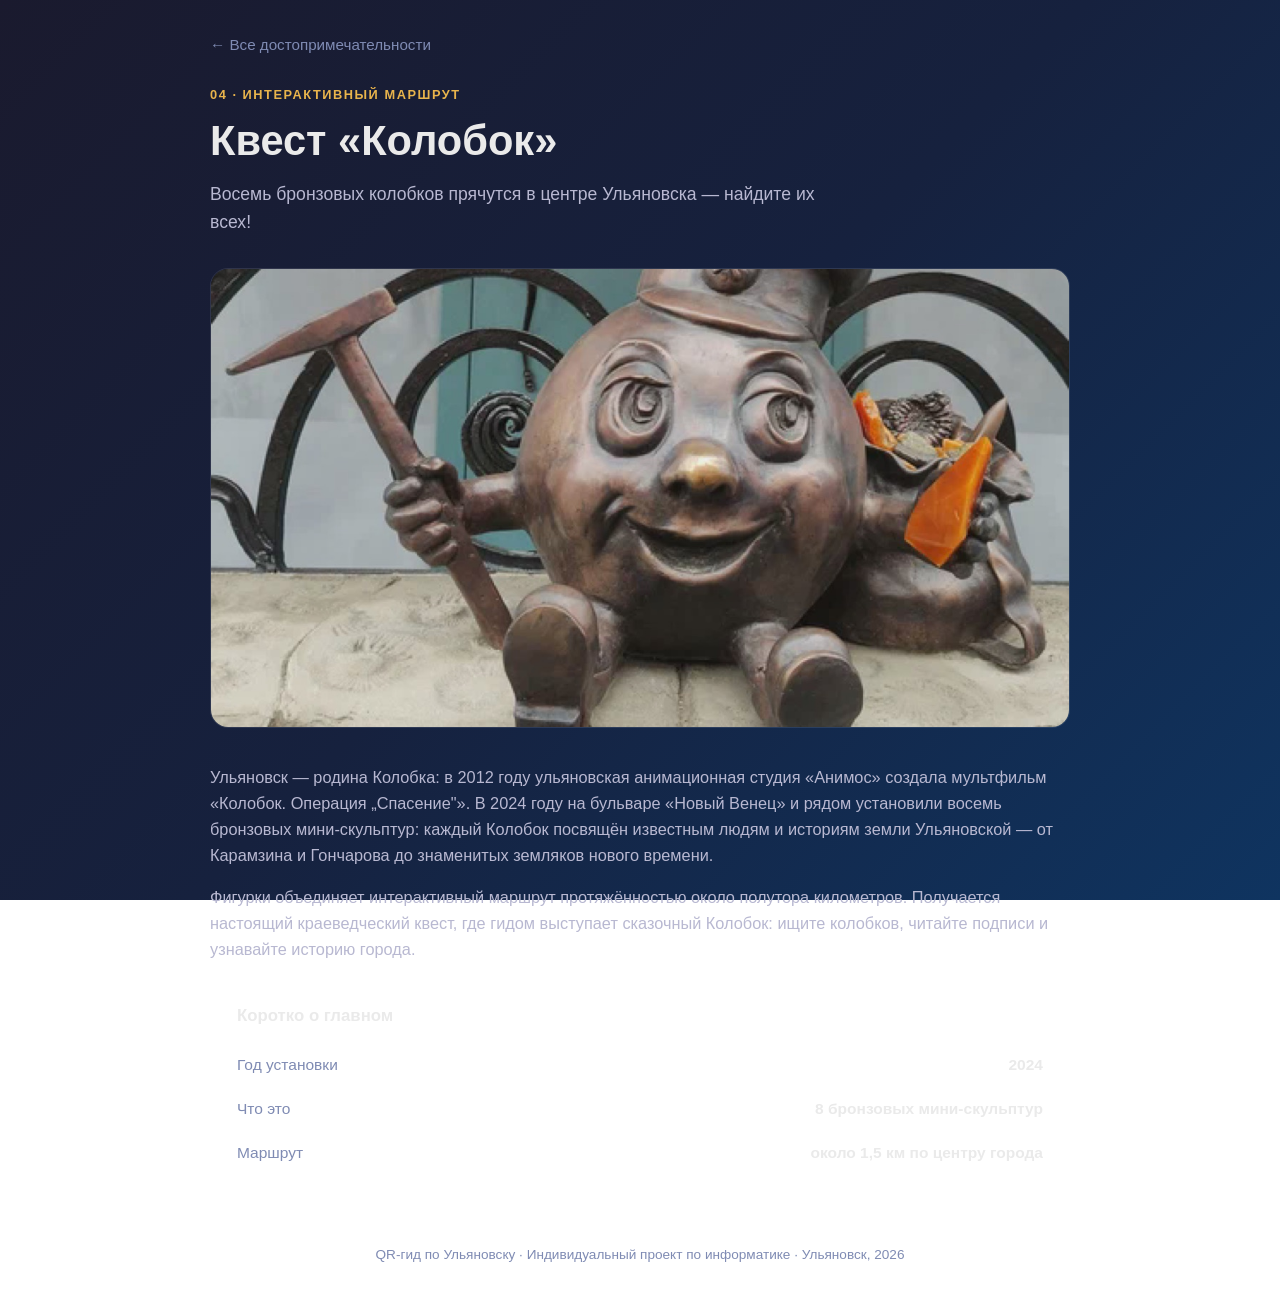
==== kolobok.html @ 3a4f9f82 "QR-гид по Ульяновску: 4 страницы достопримечательностей" ====
<!DOCTYPE html>
<html lang="ru">
<head>
  <meta charset="UTF-8">
  <meta name="viewport" content="width=device-width, initial-scale=1.0">
  <title>Квест «Колобок» — QR-гид по Ульяновску</title>
  <meta name="description" content="Квест «Колобок» в Ульяновске: восемь бронзовых мини-скульптур и пешеходный маршрут по центру города.">
  <link rel="stylesheet" href="style.css">
</head>
<body>
  <div class="wrap">
    <a class="back" href="index.html">← Все достопримечательности</a>

    <header>
      <p class="kicker">04 · Интерактивный маршрут</p>
      <h1>Квест «Колобок»</h1>
      <p class="lead">Восемь бронзовых колобков прячутся в центре Ульяновска — найдите их всех!</p>
    </header>

    <img class="photo" src="img/kolobok.jpg" alt="Бронзовая мини-скульптура Колобка в Ульяновске">

    <article>
      <p>
        Ульяновск — родина Колобка: в 2012 году ульяновская анимационная студия
        «Анимос» создала мультфильм «Колобок. Операция „Спасение"». В 2024 году
        на бульваре «Новый Венец» и рядом установили восемь бронзовых мини-скульптур:
        каждый Колобок посвящён известным людям и историям земли Ульяновской —
        от Карамзина и Гончарова до знаменитых земляков нового времени.
      </p>
      <p>
        Фигурки объединяет интерактивный маршрут протяжённостью около полутора
        километров. Получается настоящий краеведческий квест, где гидом выступает
        сказочный Колобок: ищите колобков, читайте подписи и узнавайте историю города.
      </p>
    </article>

    <section class="facts">
      <h2>Коротко о главном</h2>
      <ul>
        <li><span>Год установки</span><b>2024</b></li>
        <li><span>Что это</span><b>8 бронзовых мини-скульптур</b></li>
        <li><span>Маршрут</span><b>около 1,5 км по центру города</b></li>
      </ul>
    </section>

    <footer>
      QR-гид по Ульяновску · Индивидуальный проект по информатике · Ульяновск, 2026
    </footer>
  </div>
</body>
</html>
---- style.css ----
* {
  margin: 0;
  padding: 0;
  box-sizing: border-box;
}

:root {
  --text: #eaeaea;
  --muted: #b8b8d1;
  --faint: #7f8bb3;
  --accent: #e9b44c;
  --card: rgba(255, 255, 255, 0.05);
  --line: rgba(255, 255, 255, 0.1);
}

body {
  min-height: 100vh;
  font-family: -apple-system, "Segoe UI", Roboto, sans-serif;
  background: linear-gradient(135deg, #1a1a2e 0%, #16213e 50%, #0f3460 100%);
  background-attachment: fixed;
  color: var(--text);
  padding: 32px 20px 48px;
  line-height: 1.6;
}

.wrap {
  max-width: 860px;
  margin: 0 auto;
}

.back {
  display: inline-block;
  color: var(--faint);
  text-decoration: none;
  font-size: 0.95rem;
  margin-bottom: 28px;
}

.back:hover {
  color: var(--accent);
}

.kicker {
  color: var(--accent);
  text-transform: uppercase;
  letter-spacing: 0.12em;
  font-size: 0.8rem;
  font-weight: 600;
  margin-bottom: 10px;
}

h1 {
  font-size: clamp(1.8rem, 5vw, 2.6rem);
  line-height: 1.2;
  margin-bottom: 14px;
}

.lead {
  color: var(--muted);
  font-size: 1.1rem;
  max-width: 620px;
  margin-bottom: 32px;
}

.cards {
  display: grid;
  grid-template-columns: repeat(auto-fit, minmax(260px, 1fr));
  gap: 18px;
  margin-top: 36px;
}

.card {
  display: block;
  text-decoration: none;
  color: inherit;
  background: var(--card);
  border: 1px solid var(--line);
  border-radius: 18px;
  padding: 26px 24px;
  backdrop-filter: blur(8px);
  transition: transform 0.15s ease, border-color 0.15s ease;
}

.card:hover {
  transform: translateY(-3px);
  border-color: var(--accent);
}

.card .num {
  color: var(--accent);
  font-weight: 700;
  font-size: 0.85rem;
  letter-spacing: 0.1em;
}

.card h2 {
  font-size: 1.25rem;
  margin: 8px 0 6px;
}

.card p {
  color: var(--muted);
  font-size: 0.95rem;
}

.photo {
  width: 100%;
  max-height: 460px;
  object-fit: cover;
  border-radius: 18px;
  border: 1px solid var(--line);
  margin-bottom: 28px;
}

article p {
  color: var(--muted);
  margin-bottom: 16px;
  font-size: 1.02rem;
}

.facts {
  background: var(--card);
  border: 1px solid var(--line);
  border-radius: 18px;
  padding: 24px 26px;
  margin-top: 12px;
  backdrop-filter: blur(8px);
}

.facts h2 {
  font-size: 1.05rem;
  margin-bottom: 14px;
}

.facts ul {
  list-style: none;
}

.facts li {
  display: flex;
  justify-content: space-between;
  gap: 20px;
  padding: 9px 0;
  border-top: 1px solid var(--line);
  font-size: 0.97rem;
}

.facts li:first-child {
  border-top: none;
}

.facts span {
  color: var(--faint);
}

.facts b {
  text-align: right;
  font-weight: 600;
}

footer {
  margin-top: 44px;
  color: var(--faint);
  font-size: 0.85rem;
  text-align: center;
}

footer a {
  color: var(--faint);
}

@media (max-width: 520px) {
  .facts li {
    flex-direction: column;
    gap: 2px;
  }

  .facts b {
    text-align: left;
  }
}
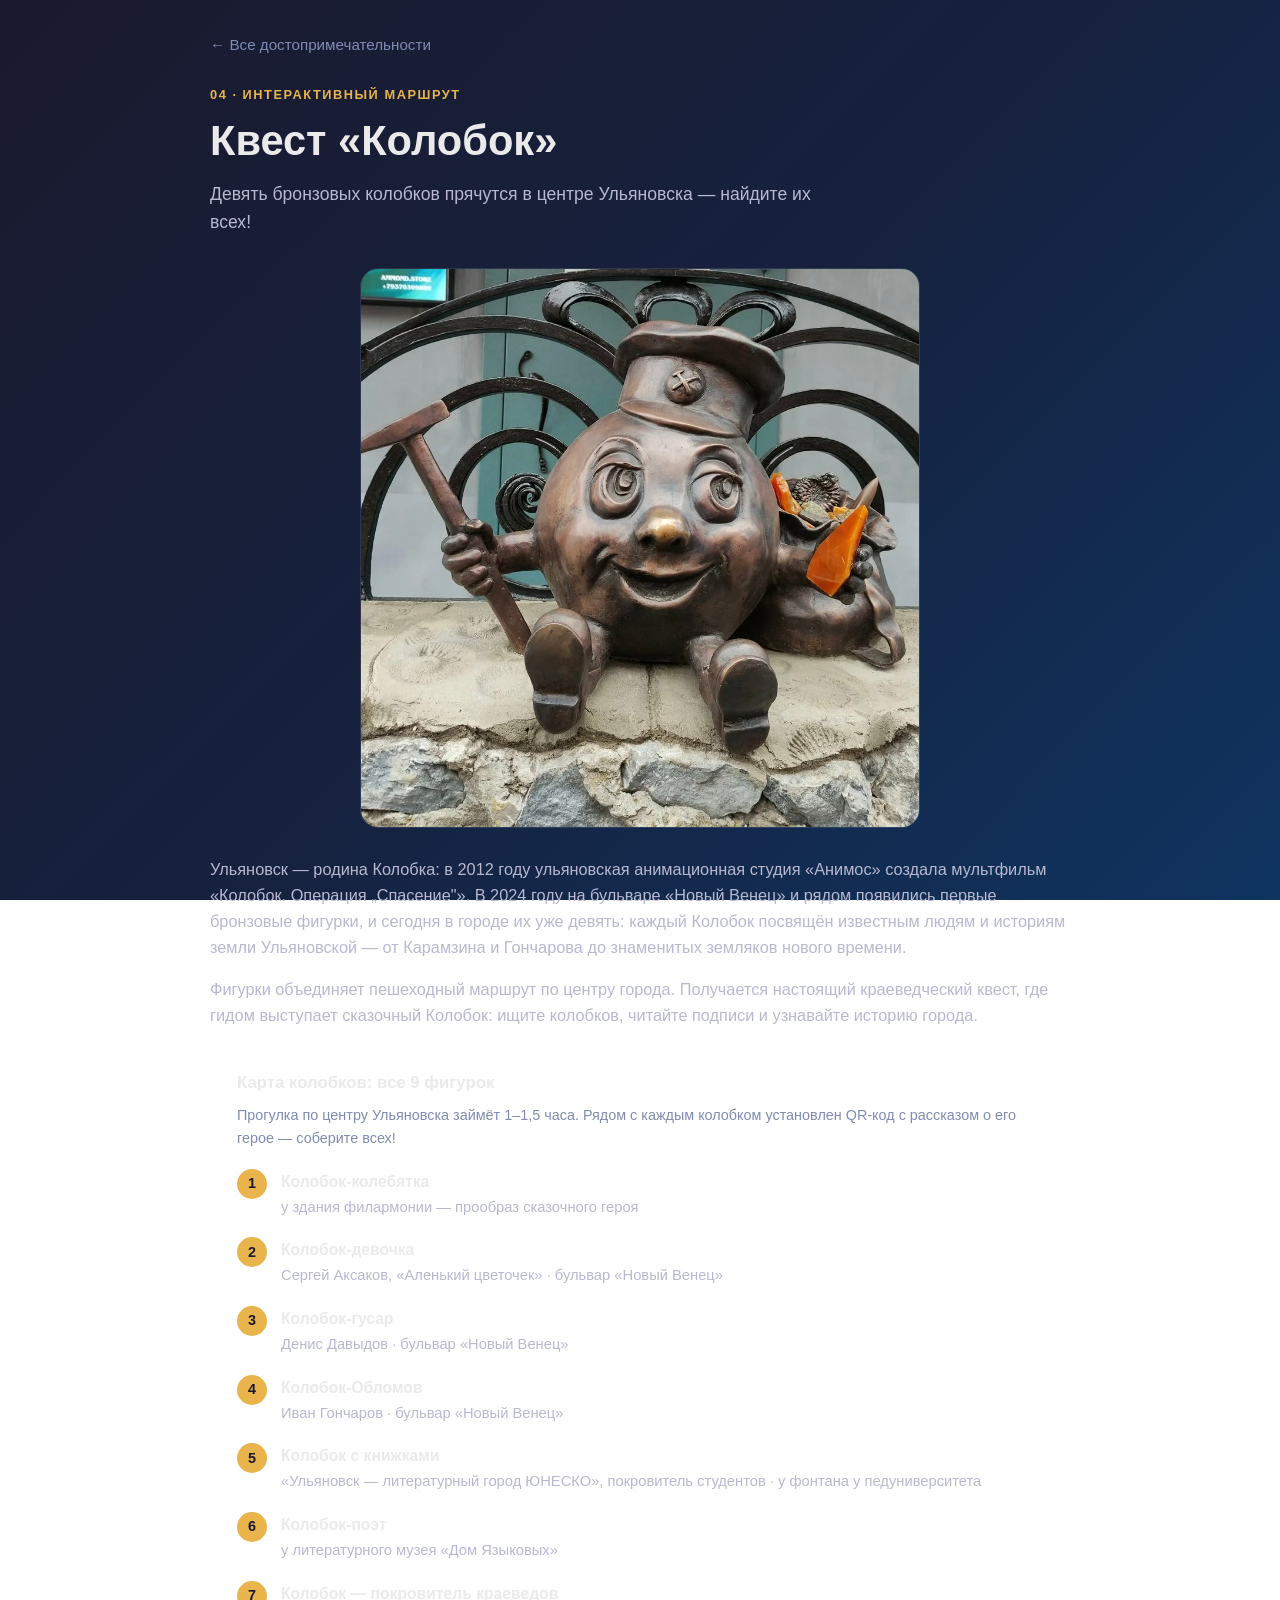
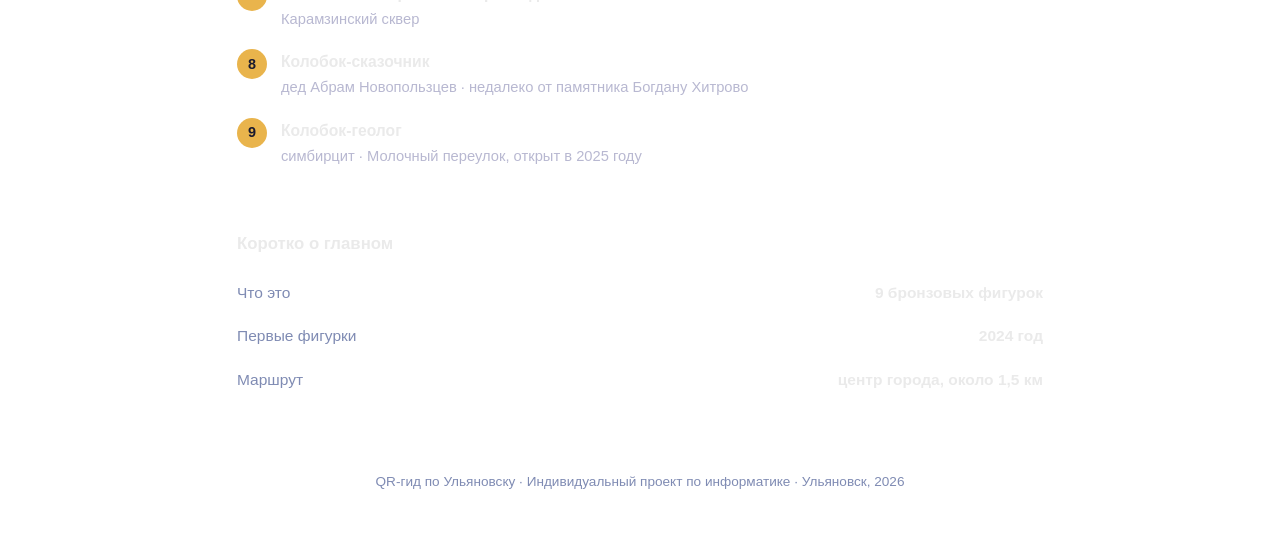
==== commit 74672e3e: "Страница Колобка: карта 9 фигурок с расстановкой; правка числа на слайде и главной" ====
--- a/kolobok.html
+++ b/kolobok.html
@@ -4,7 +4,7 @@
   <meta charset="UTF-8">
   <meta name="viewport" content="width=device-width, initial-scale=1.0">
   <title>Квест «Колобок» — QR-гид по Ульяновску</title>
-  <meta name="description" content="Квест «Колобок» в Ульяновске: восемь бронзовых мини-скульптур и пешеходный маршрут по центру города.">
+  <meta name="description" content="Квест «Колобок» в Ульяновске: девять бронзовых фигурок, карта их расстановки и пешеходный маршрут по центру города.">
   <link rel="stylesheet" href="style.css">
 </head>
 <body>
@@ -14,7 +14,7 @@
     <header>
       <p class="kicker">04 · Интерактивный маршрут</p>
       <h1>Квест «Колобок»</h1>
-      <p class="lead">Восемь бронзовых колобков прячутся в центре Ульяновска — найдите их всех!</p>
+      <p class="lead">Девять бронзовых колобков прячутся в центре Ульяновска — найдите их всех!</p>
     </header>
 
     <img class="photo" src="img/kolobok.jpg" alt="Бронзовая мини-скульптура Колобка в Ульяновске">
@@ -23,23 +23,41 @@
       <p>
         Ульяновск — родина Колобка: в 2012 году ульяновская анимационная студия
         «Анимос» создала мультфильм «Колобок. Операция „Спасение"». В 2024 году
-        на бульваре «Новый Венец» и рядом установили восемь бронзовых мини-скульптур:
-        каждый Колобок посвящён известным людям и историям земли Ульяновской —
-        от Карамзина и Гончарова до знаменитых земляков нового времени.
+        на бульваре «Новый Венец» и рядом появились первые бронзовые фигурки,
+        и сегодня в городе их уже девять: каждый Колобок посвящён известным людям
+        и историям земли Ульяновской — от Карамзина и Гончарова до знаменитых
+        земляков нового времени.
       </p>
       <p>
-        Фигурки объединяет интерактивный маршрут протяжённостью около полутора
-        километров. Получается настоящий краеведческий квест, где гидом выступает
-        сказочный Колобок: ищите колобков, читайте подписи и узнавайте историю города.
+        Фигурки объединяет пешеходный маршрут по центру города. Получается
+        настоящий краеведческий квест, где гидом выступает сказочный Колобок:
+        ищите колобков, читайте подписи и узнавайте историю города.
       </p>
     </article>
+
+    <section class="map-card">
+      <h2>Карта колобков: все 9 фигурок</h2>
+      <p class="map-note">Прогулка по центру Ульяновска займёт 1–1,5 часа. Рядом с каждым колобком
+        установлен QR-код с рассказом о его герое — соберите всех!</p>
+      <ol class="route">
+        <li><b>Колобок-колебятка</b><span>у здания филармонии — прообраз сказочного героя</span></li>
+        <li><b>Колобок-девочка</b><span>Сергей Аксаков, «Аленький цветочек» · бульвар «Новый Венец»</span></li>
+        <li><b>Колобок-гусар</b><span>Денис Давыдов · бульвар «Новый Венец»</span></li>
+        <li><b>Колобок-Обломов</b><span>Иван Гончаров · бульвар «Новый Венец»</span></li>
+        <li><b>Колобок с книжками</b><span>«Ульяновск — литературный город ЮНЕСКО», покровитель студентов · у фонтана у педуниверситета</span></li>
+        <li><b>Колобок-поэт</b><span>у литературного музея «Дом Языковых»</span></li>
+        <li><b>Колобок — покровитель краеведов</b><span>Карамзинский сквер</span></li>
+        <li><b>Колобок-сказочник</b><span>дед Абрам Новопользцев · недалеко от памятника Богдану Хитрово</span></li>
+        <li><b>Колобок-геолог</b><span>симбирцит · Молочный переулок, открыт в 2025 году</span></li>
+      </ol>
+    </section>
 
     <section class="facts">
       <h2>Коротко о главном</h2>
       <ul>
-        <li><span>Год установки</span><b>2024</b></li>
-        <li><span>Что это</span><b>8 бронзовых мини-скульптур</b></li>
-        <li><span>Маршрут</span><b>около 1,5 км по центру города</b></li>
+        <li><span>Что это</span><b>9 бронзовых фигурок</b></li>
+        <li><span>Первые фигурки</span><b>2024 год</b></li>
+        <li><span>Маршрут</span><b>центр города, около 1,5 км</b></li>
       </ul>
     </section>
 
--- a/style.css
+++ b/style.css
@@ -64,9 +64,15 @@
 
 .cards {
   display: grid;
-  grid-template-columns: repeat(auto-fit, minmax(260px, 1fr));
+  grid-template-columns: repeat(2, 1fr);
   gap: 18px;
   margin-top: 36px;
+}
+
+@media (max-width: 560px) {
+  .cards {
+    grid-template-columns: 1fr;
+  }
 }
 
 .card {
@@ -104,12 +110,12 @@
 }
 
 .photo {
+  display: block;
   width: 100%;
-  max-height: 460px;
-  object-fit: cover;
-  border-radius: 18px;
-  border: 1px solid var(--line);
-  margin-bottom: 28px;
+  max-width: 560px;
+  margin: 0 auto 28px;
+  border-radius: 18px;
+  border: 1px solid var(--line);
 }
 
 article p {
@@ -158,6 +164,82 @@
   font-weight: 600;
 }
 
+.map-card {
+  background: var(--card);
+  border: 1px solid var(--line);
+  border-radius: 18px;
+  padding: 24px 26px;
+  margin-top: 12px;
+  backdrop-filter: blur(8px);
+}
+
+.map-card h2 {
+  font-size: 1.05rem;
+  margin-bottom: 8px;
+}
+
+.map-note {
+  color: var(--faint);
+  font-size: 0.9rem;
+  margin-bottom: 18px;
+}
+
+.route {
+  list-style: none;
+  counter-reset: step;
+}
+
+.route li {
+  position: relative;
+  counter-increment: step;
+  padding: 0 0 18px 44px;
+}
+
+.route li:last-child {
+  padding-bottom: 0;
+}
+
+.route li::before {
+  content: counter(step);
+  position: absolute;
+  left: 0;
+  top: 0;
+  width: 30px;
+  height: 30px;
+  border-radius: 50%;
+  background: var(--accent);
+  color: #1a1a2e;
+  font-weight: 700;
+  font-size: 0.9rem;
+  display: flex;
+  align-items: center;
+  justify-content: center;
+}
+
+.route li::after {
+  content: "";
+  position: absolute;
+  left: 14px;
+  top: 34px;
+  bottom: 2px;
+  width: 2px;
+  background: var(--line);
+}
+
+.route li:last-child::after {
+  display: none;
+}
+
+.route b {
+  display: block;
+  font-size: 0.98rem;
+}
+
+.route span {
+  color: var(--muted);
+  font-size: 0.92rem;
+}
+
 footer {
   margin-top: 44px;
   color: var(--faint);
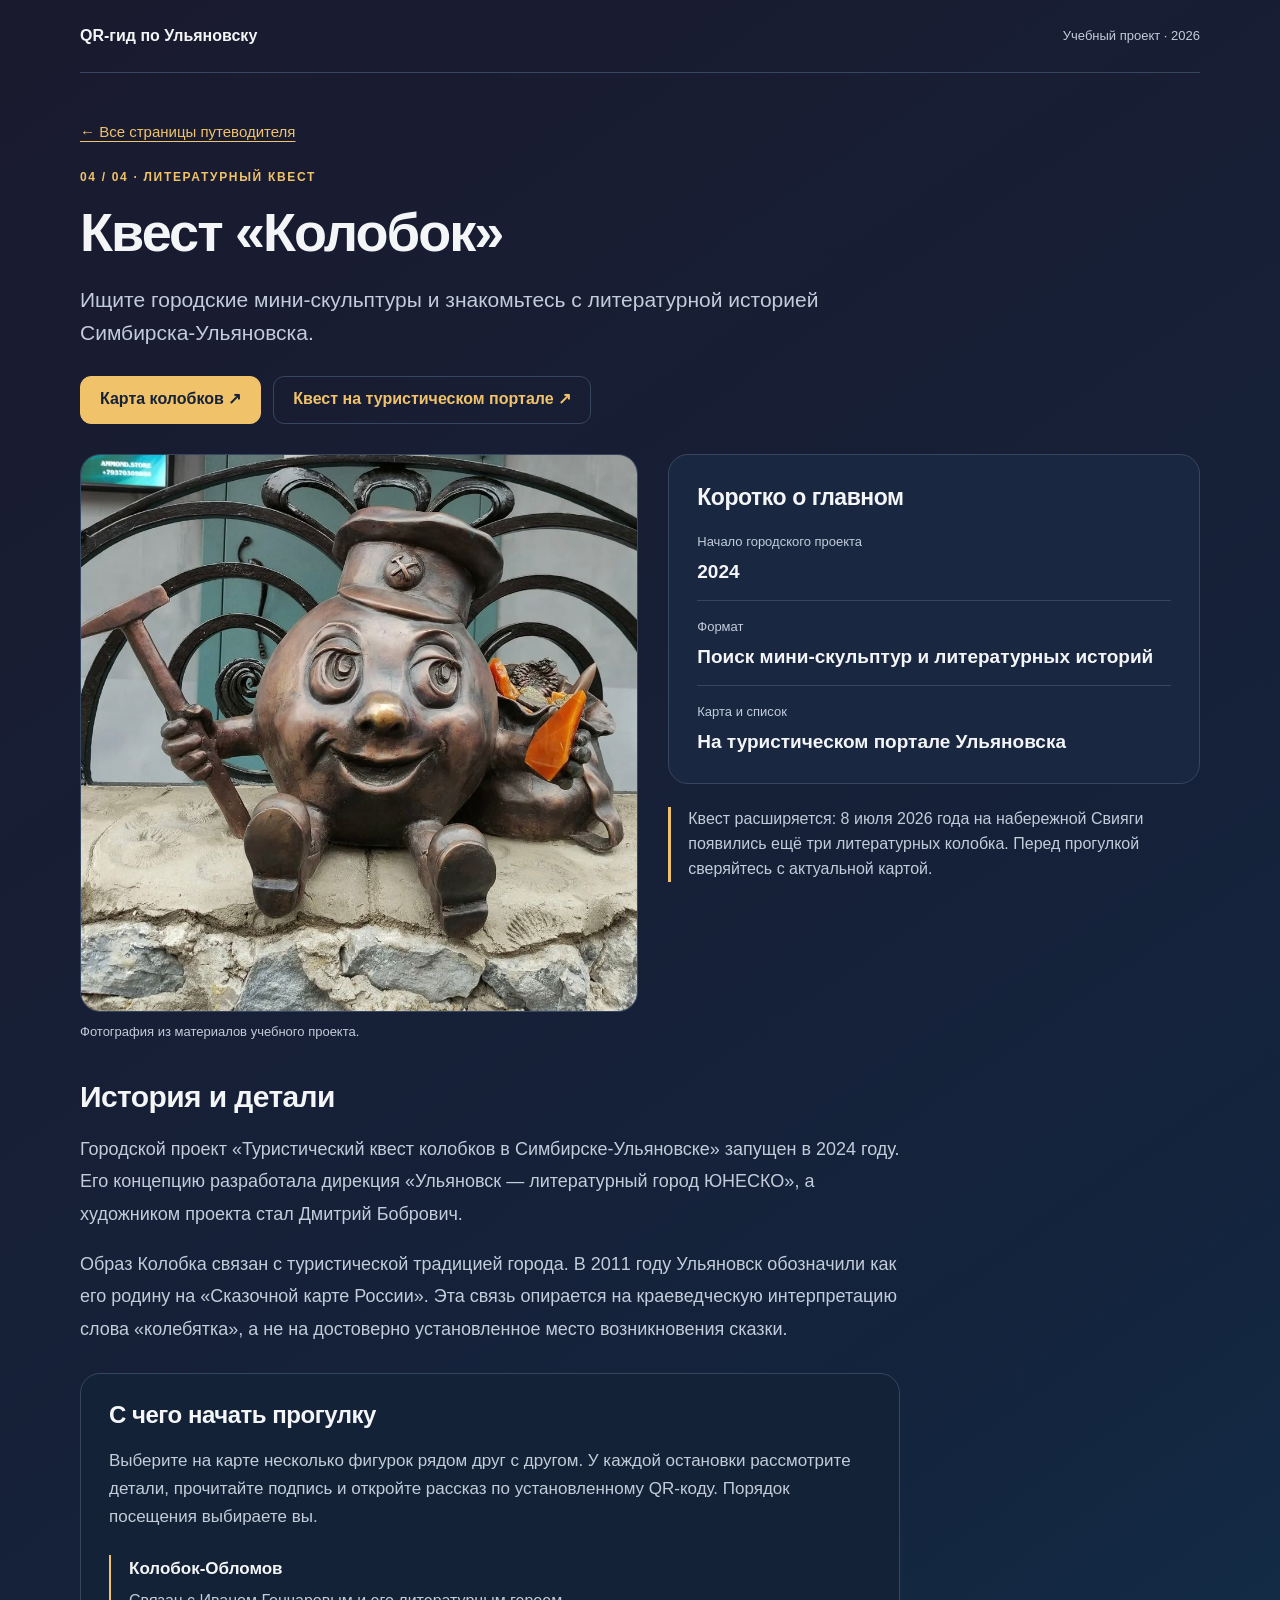
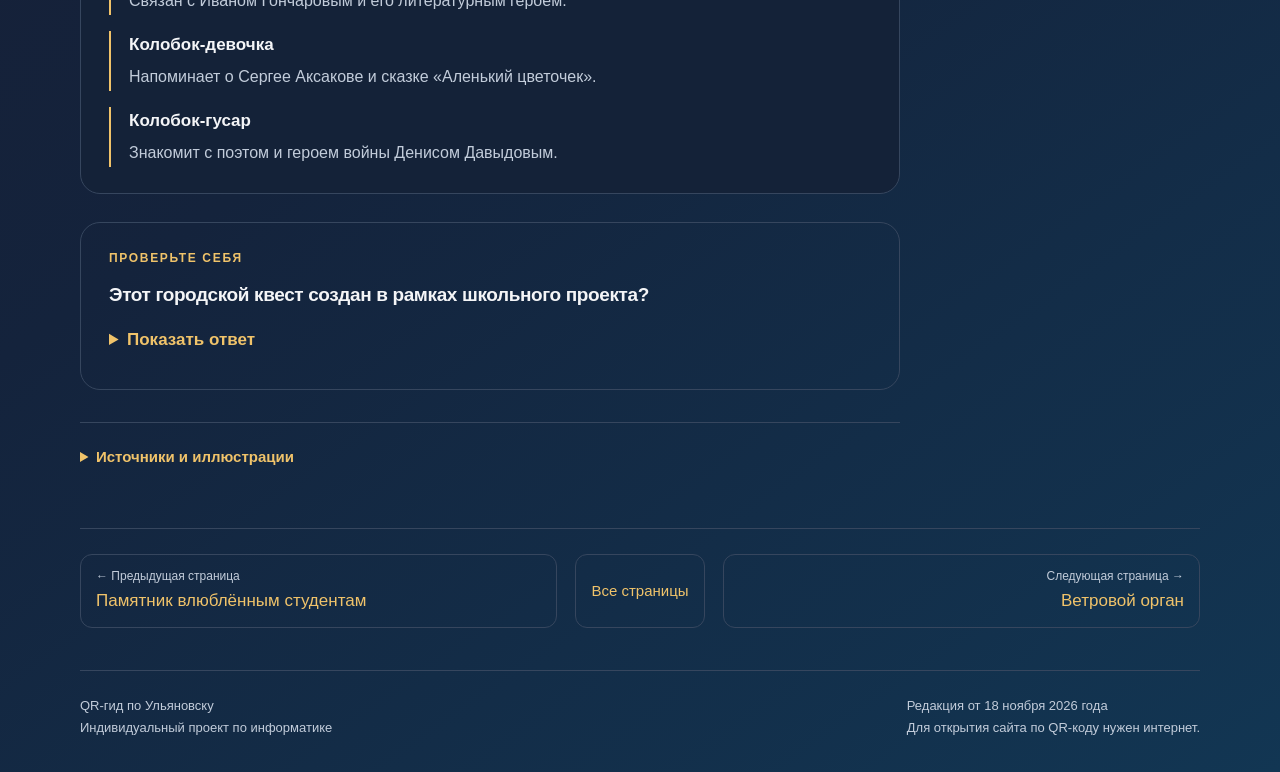
==== commit 35561b6f: "chatGPT version" ====
--- a/kolobok.html
+++ b/kolobok.html
@@ -1,69 +1,26 @@
 <!DOCTYPE html>
 <html lang="ru">
 <head>
-  <meta charset="UTF-8">
-  <meta name="viewport" content="width=device-width, initial-scale=1.0">
-  <title>Квест «Колобок» — QR-гид по Ульяновску</title>
-  <meta name="description" content="Квест «Колобок» в Ульяновске: девять бронзовых фигурок, карта их расстановки и пешеходный маршрут по центру города.">
-  <link rel="stylesheet" href="style.css">
+<meta charset="utf-8">
+<meta name="viewport" content="width=device-width, initial-scale=1">
+<title>Квест «Колобок» — QR-гид по Ульяновску</title>
+<meta name="description" content="Ищите городские мини-скульптуры и знакомьтесь с литературной историей Симбирска-Ульяновска.">
+<meta name="theme-color" content="#111b30">
+<link rel="canonical" href="https://angelina-perepelkina.github.io/qr/kolobok.html">
+<link rel="stylesheet" href="style.css?v=20261118">
 </head>
 <body>
-  <div class="wrap">
-    <a class="back" href="index.html">← Все достопримечательности</a>
-
-    <header>
-      <p class="kicker">04 · Интерактивный маршрут</p>
-      <h1>Квест «Колобок»</h1>
-      <p class="lead">Девять бронзовых колобков прячутся в центре Ульяновска — найдите их всех!</p>
-    </header>
-
-    <img class="photo" src="img/kolobok.jpg" alt="Бронзовая мини-скульптура Колобка в Ульяновске">
-
-    <article>
-      <p>
-        Ульяновск — родина Колобка: в 2012 году ульяновская анимационная студия
-        «Анимос» создала мультфильм «Колобок. Операция „Спасение"». В 2024 году
-        на бульваре «Новый Венец» и рядом появились первые бронзовые фигурки,
-        и сегодня в городе их уже девять: каждый Колобок посвящён известным людям
-        и историям земли Ульяновской — от Карамзина и Гончарова до знаменитых
-        земляков нового времени.
-      </p>
-      <p>
-        Фигурки объединяет пешеходный маршрут по центру города. Получается
-        настоящий краеведческий квест, где гидом выступает сказочный Колобок:
-        ищите колобков, читайте подписи и узнавайте историю города.
-      </p>
-    </article>
-
-    <section class="map-card">
-      <h2>Карта колобков: все 9 фигурок</h2>
-      <p class="map-note">Прогулка по центру Ульяновска займёт 1–1,5 часа. Рядом с каждым колобком
-        установлен QR-код с рассказом о его герое — соберите всех!</p>
-      <ol class="route">
-        <li><b>Колобок-колебятка</b><span>у здания филармонии — прообраз сказочного героя</span></li>
-        <li><b>Колобок-девочка</b><span>Сергей Аксаков, «Аленький цветочек» · бульвар «Новый Венец»</span></li>
-        <li><b>Колобок-гусар</b><span>Денис Давыдов · бульвар «Новый Венец»</span></li>
-        <li><b>Колобок-Обломов</b><span>Иван Гончаров · бульвар «Новый Венец»</span></li>
-        <li><b>Колобок с книжками</b><span>«Ульяновск — литературный город ЮНЕСКО», покровитель студентов · у фонтана у педуниверситета</span></li>
-        <li><b>Колобок-поэт</b><span>у литературного музея «Дом Языковых»</span></li>
-        <li><b>Колобок — покровитель краеведов</b><span>Карамзинский сквер</span></li>
-        <li><b>Колобок-сказочник</b><span>дед Абрам Новопользцев · недалеко от памятника Богдану Хитрово</span></li>
-        <li><b>Колобок-геолог</b><span>симбирцит · Молочный переулок, открыт в 2025 году</span></li>
-      </ol>
-    </section>
-
-    <section class="facts">
-      <h2>Коротко о главном</h2>
-      <ul>
-        <li><span>Что это</span><b>9 бронзовых фигурок</b></li>
-        <li><span>Первые фигурки</span><b>2024 год</b></li>
-        <li><span>Маршрут</span><b>центр города, около 1,5 км</b></li>
-      </ul>
-    </section>
-
-    <footer>
-      QR-гид по Ульяновску · Индивидуальный проект по информатике · Ульяновск, 2026
-    </footer>
-  </div>
-</body>
-</html>
+<a class="skip" href="#main">Перейти к содержанию</a>
+<div class="wrap">
+<div class="topbar"><a class="brand" href="index.html">QR-гид по Ульяновску</a><span class="topmeta">Учебный проект · 2026</span></div>
+<main id="main"><a class="back" href="index.html">← Все страницы путеводителя</a>
+<header><p class="kicker">04 / 04 · Литературный квест</p><h1>Квест «Колобок»</h1><p class="lead">Ищите городские мини-скульптуры и знакомьтесь с литературной историей Симбирска-Ульяновска.</p></header>
+<div class="actions"><a class="button" href="https://ulyanovsk.travel/map-kolobok.php" target="_blank" rel="noopener noreferrer">Карта колобков ↗</a><a class="button secondary" href="https://ulyanovsk.travel/catalog.php?category=kolobok" target="_blank" rel="noopener noreferrer">Квест на туристическом портале ↗</a></div>
+<section class="overview" aria-label="Фотография и основные сведения"><figure><img class="photo" src="img/kolobok.jpg" alt="Бронзовая фигурка Колобка с геологическим молотком и образцами минералов" width="800" height="800"><figcaption>Фотография из материалов учебного проекта.</figcaption></figure><div><section class="facts"><h2>Коротко о главном</h2><dl><div class="fact"><dt>Начало городского проекта</dt><dd>2024</dd></div><div class="fact"><dt>Формат</dt><dd>Поиск мини-скульптур и литературных историй</dd></div><div class="fact"><dt>Карта и список</dt><dd>На туристическом портале Ульяновска</dd></div></dl></section><p class="notice">Квест расширяется: 8 июля 2026 года на набережной Свияги появились ещё три литературных колобка. Перед прогулкой сверяйтесь с актуальной картой.</p></div></section>
+<div class="reading"><article><h2>История и детали</h2><p>Городской проект «Туристический квест колобков в Симбирске-Ульяновске» запущен в 2024 году. Его концепцию разработала дирекция «Ульяновск — литературный город ЮНЕСКО», а художником проекта стал Дмитрий Бобрович.</p><p>Образ Колобка связан с туристической традицией города. В 2011 году Ульяновск обозначили как его родину на «Сказочной карте России». Эта связь опирается на краеведческую интерпретацию слова «колебятка», а не на достоверно установленное место возникновения сказки.</p></article>
+<section class="look"><h2>С чего начать прогулку</h2><p>Выберите на карте несколько фигурок рядом друг с другом. У каждой остановки рассмотрите детали, прочитайте подпись и откройте рассказ по установленному QR-коду. Порядок посещения выбираете вы.</p><ul class="examples"><li><b>Колобок-Обломов</b><span>Связан с Иваном Гончаровым и его литературным героем.</span></li><li><b>Колобок-девочка</b><span>Напоминает о Сергее Аксакове и сказке «Аленький цветочек».</span></li><li><b>Колобок-гусар</b><span>Знакомит с поэтом и героем войны Денисом Давыдовым.</span></li></ul></section>
+<section class="quiz"><p class="kicker">Проверьте себя</p><h2 class="question">Этот городской квест создан в рамках школьного проекта?</h2><details><summary>Показать ответ</summary><p>Нет. Городской квест — самостоятельный проект. Школьный QR-гид рассказывает о нём и помогает перейти к официальной карте.</p></details></section>
+<section class="sources"><details><summary>Источники и иллюстрации</summary><ul><li><a href="https://ulcreat.mukcbs.org/ru/news/tri-novyh-literaturnyh-kolobka-poyavilis-v-ulyanovske" target="_blank" rel="noopener noreferrer">«Ульяновск — литературный город ЮНЕСКО» — развитие квеста, 10.07.2026 ↗</a></li><li><a href="https://2.mukcbs.org/news/v-nashem-gorode-poselilis-kolobki" target="_blank" rel="noopener noreferrer">Библиотека № 2 имени Н. Г. Зырина — литературные колобки ↗</a></li><li><a href="https://ulyanovsk.travel/map-kolobok.php" target="_blank" rel="noopener noreferrer">Туристическо-информационный портал Ульяновска — карта колобков ↗</a></li></ul><p>Редакция текста: 18.11.2026. Иллюстрация сохранена из исходных материалов проекта; имя фотографа в них не указано.</p></details></section></div>
+<nav class="pager" aria-label="Переход между страницами"><a href="pamyatnik-studentam.html"><small>← Предыдущая страница</small>Памятник влюблённым студентам</a><a class="all" href="index.html">Все страницы</a><a class="next" href="vetrovoy-organ.html"><small>Следующая страница →</small>Ветровой орган</a></nav>
+</main><footer><p>QR-гид по Ульяновску<br>Индивидуальный проект по информатике</p><p>Редакция от 18 ноября 2026 года<br>Для открытия сайта по QR-коду нужен интернет.</p></footer>
+</div></body></html>
--- a/style.css
+++ b/style.css
@@ -1,263 +1,89 @@
-* {
-  margin: 0;
-  padding: 0;
-  box-sizing: border-box;
-}
 
-:root {
-  --text: #eaeaea;
-  --muted: #b8b8d1;
-  --faint: #7f8bb3;
-  --accent: #e9b44c;
-  --card: rgba(255, 255, 255, 0.05);
-  --line: rgba(255, 255, 255, 0.1);
-}
-
-body {
-  min-height: 100vh;
-  font-family: -apple-system, "Segoe UI", Roboto, sans-serif;
-  background: linear-gradient(135deg, #1a1a2e 0%, #16213e 50%, #0f3460 100%);
-  background-attachment: fixed;
-  color: var(--text);
-  padding: 32px 20px 48px;
-  line-height: 1.6;
-}
-
-.wrap {
-  max-width: 860px;
-  margin: 0 auto;
-}
-
-.back {
-  display: inline-block;
-  color: var(--faint);
-  text-decoration: none;
-  font-size: 0.95rem;
-  margin-bottom: 28px;
-}
-
-.back:hover {
-  color: var(--accent);
-}
-
-.kicker {
-  color: var(--accent);
-  text-transform: uppercase;
-  letter-spacing: 0.12em;
-  font-size: 0.8rem;
-  font-weight: 600;
-  margin-bottom: 10px;
-}
-
-h1 {
-  font-size: clamp(1.8rem, 5vw, 2.6rem);
-  line-height: 1.2;
-  margin-bottom: 14px;
-}
-
-.lead {
-  color: var(--muted);
-  font-size: 1.1rem;
-  max-width: 620px;
-  margin-bottom: 32px;
-}
-
-.cards {
-  display: grid;
-  grid-template-columns: repeat(2, 1fr);
-  gap: 18px;
-  margin-top: 36px;
-}
-
-@media (max-width: 560px) {
-  .cards {
-    grid-template-columns: 1fr;
-  }
-}
-
-.card {
-  display: block;
-  text-decoration: none;
-  color: inherit;
-  background: var(--card);
-  border: 1px solid var(--line);
-  border-radius: 18px;
-  padding: 26px 24px;
-  backdrop-filter: blur(8px);
-  transition: transform 0.15s ease, border-color 0.15s ease;
-}
-
-.card:hover {
-  transform: translateY(-3px);
-  border-color: var(--accent);
-}
-
-.card .num {
-  color: var(--accent);
-  font-weight: 700;
-  font-size: 0.85rem;
-  letter-spacing: 0.1em;
-}
-
-.card h2 {
-  font-size: 1.25rem;
-  margin: 8px 0 6px;
-}
-
-.card p {
-  color: var(--muted);
-  font-size: 0.95rem;
-}
-
-.photo {
-  display: block;
-  width: 100%;
-  max-width: 560px;
-  margin: 0 auto 28px;
-  border-radius: 18px;
-  border: 1px solid var(--line);
-}
-
-article p {
-  color: var(--muted);
-  margin-bottom: 16px;
-  font-size: 1.02rem;
-}
-
-.facts {
-  background: var(--card);
-  border: 1px solid var(--line);
-  border-radius: 18px;
-  padding: 24px 26px;
-  margin-top: 12px;
-  backdrop-filter: blur(8px);
-}
-
-.facts h2 {
-  font-size: 1.05rem;
-  margin-bottom: 14px;
-}
-
-.facts ul {
-  list-style: none;
-}
-
-.facts li {
-  display: flex;
-  justify-content: space-between;
-  gap: 20px;
-  padding: 9px 0;
-  border-top: 1px solid var(--line);
-  font-size: 0.97rem;
-}
-
-.facts li:first-child {
-  border-top: none;
-}
-
-.facts span {
-  color: var(--faint);
-}
-
-.facts b {
-  text-align: right;
-  font-weight: 600;
-}
-
-.map-card {
-  background: var(--card);
-  border: 1px solid var(--line);
-  border-radius: 18px;
-  padding: 24px 26px;
-  margin-top: 12px;
-  backdrop-filter: blur(8px);
-}
-
-.map-card h2 {
-  font-size: 1.05rem;
-  margin-bottom: 8px;
-}
-
-.map-note {
-  color: var(--faint);
-  font-size: 0.9rem;
-  margin-bottom: 18px;
-}
-
-.route {
-  list-style: none;
-  counter-reset: step;
-}
-
-.route li {
-  position: relative;
-  counter-increment: step;
-  padding: 0 0 18px 44px;
-}
-
-.route li:last-child {
-  padding-bottom: 0;
-}
-
-.route li::before {
-  content: counter(step);
-  position: absolute;
-  left: 0;
-  top: 0;
-  width: 30px;
-  height: 30px;
-  border-radius: 50%;
-  background: var(--accent);
-  color: #1a1a2e;
-  font-weight: 700;
-  font-size: 0.9rem;
-  display: flex;
-  align-items: center;
-  justify-content: center;
-}
-
-.route li::after {
-  content: "";
-  position: absolute;
-  left: 14px;
-  top: 34px;
-  bottom: 2px;
-  width: 2px;
-  background: var(--line);
-}
-
-.route li:last-child::after {
-  display: none;
-}
-
-.route b {
-  display: block;
-  font-size: 0.98rem;
-}
-
-.route span {
-  color: var(--muted);
-  font-size: 0.92rem;
-}
-
-footer {
-  margin-top: 44px;
-  color: var(--faint);
-  font-size: 0.85rem;
-  text-align: center;
-}
-
-footer a {
-  color: var(--faint);
-}
-
-@media (max-width: 520px) {
-  .facts li {
-    flex-direction: column;
-    gap: 2px;
-  }
-
-  .facts b {
-    text-align: left;
-  }
-}
+/* QR-guide: plain HTML and CSS; no external fonts or scripts. */
+:root{color-scheme:dark;--bg:#111b30;--panel:#192740;--panel-soft:#142238;--text:#f4f5f7;--muted:#c2ccda;--accent:#f0c36a;--line:#36465e;--radius:20px}
+*{box-sizing:border-box}
+html{scroll-behavior:smooth}
+body{margin:0;background:linear-gradient(145deg,#1a1a2e 0%,#14233c 60%,#123653 100%);color:var(--text);font-family:-apple-system,BlinkMacSystemFont,"Segoe UI",Arial,sans-serif;font-size:17px;line-height:1.65;min-height:100vh}
+a{color:var(--accent);text-underline-offset:4px}
+a:hover{text-decoration-thickness:2px}
+a:focus-visible,summary:focus-visible{outline:3px solid var(--accent);outline-offset:5px;border-radius:5px}
+img{display:block;max-width:100%;height:auto}
+.wrap{width:min(1120px,calc(100% - 48px));margin-inline:auto}
+.skip{position:absolute;top:-90px;left:24px;background:var(--accent);color:#121d30;padding:12px 18px;z-index:20}
+.skip:focus{top:12px}
+.topbar{display:flex;align-items:center;justify-content:space-between;gap:20px;padding:23px 0;border-bottom:1px solid var(--line);margin-bottom:45px}
+.brand{font-size:16px;font-weight:750;text-decoration:none;color:var(--text)}
+.topmeta{font-size:13px;color:var(--muted);text-align:right}
+.kicker{text-transform:uppercase;letter-spacing:.14em;font-size:12px;font-weight:750;color:var(--accent);margin:0 0 14px}
+h1{font-size:clamp(32px,4.8vw,54px);line-height:1.12;letter-spacing:-.035em;margin:0 0 22px;max-width:960px;text-wrap:balance}
+h2{font-size:clamp(22px,2.6vw,30px);line-height:1.25;margin:0 0 17px;letter-spacing:-.02em}
+h3{font-size:19px;line-height:1.35;margin:0 0 7px}
+p{margin:0 0 18px}
+.lead{font-size:clamp(18px,2vw,21px);color:var(--muted);max-width:820px;line-height:1.55;margin-bottom:24px}
+.hero{display:grid;grid-template-columns:minmax(0,1fr) 210px;gap:38px;align-items:center;padding:8px 0 28px}
+.hero h1{max-width:760px}
+.hero-badge{border:1px solid var(--line);background:var(--panel-soft);border-radius:var(--radius);padding:27px;text-align:center}
+.hero-badge b{display:block;font-size:72px;line-height:1;color:var(--accent);font-weight:650}
+.hero-badge span{display:block;font-size:15px;color:var(--muted);margin-top:14px}
+.section-title{margin:30px 0 22px}
+.cards{display:grid;grid-template-columns:repeat(2,minmax(0,1fr));gap:24px}
+.card{color:inherit;text-decoration:none;border:1px solid var(--line);border-radius:var(--radius);overflow:hidden;background:var(--panel);transition:transform .15s,border-color .15s;display:flex;flex-direction:column}
+.card:hover{transform:translateY(-3px);border-color:var(--accent)}
+.card img{width:100%;aspect-ratio:16/9;object-fit:cover;object-position:center 35%}
+.card-body{padding:24px 26px;display:flex;flex-direction:column;flex:1}
+.card .num{font-size:12px;letter-spacing:.13em;color:var(--accent);font-weight:700}
+.card h3{font-size:24px;margin:9px 0 12px}
+.card p{color:var(--muted);font-size:17px;margin-bottom:18px}
+.card .more{color:var(--accent);margin-top:auto;font-size:15px;font-weight:650}
+.how{margin:36px 0 0;padding:28px;border:1px solid var(--line);border-radius:var(--radius);background:var(--panel-soft)}
+.how p{max-width:850px;color:var(--muted);margin:0}
+.actions{display:flex;flex-wrap:wrap;gap:12px;margin:26px 0 30px}
+.button{display:inline-flex;align-items:center;justify-content:center;min-height:48px;border:1px solid var(--accent);border-radius:11px;background:var(--accent);color:#152238;text-decoration:none;font-size:16px;font-weight:750;padding:11px 19px;line-height:1.4;gap:9px}
+.button:hover{text-decoration:underline}
+.button.secondary{background:transparent;color:var(--accent);border-color:var(--line)}
+.overview{display:grid;grid-template-columns:minmax(0,1.05fr) minmax(0,1fr);gap:30px;align-items:start;margin:30px 0 36px}
+figure{margin:0}
+.photo{width:100%;aspect-ratio:1;object-fit:contain;border-radius:var(--radius);background:#182137;border:1px solid var(--line)}
+figcaption{font-size:13px;color:var(--muted);margin-top:9px}
+.facts{padding:28px;background:var(--panel);border:1px solid var(--line);border-radius:var(--radius)}
+.facts h2{font-size:23px}
+dl{margin:0}
+.fact{padding:15px 0;border-top:1px solid var(--line)}
+.fact:first-child{padding-top:3px;border-top:0}
+.fact:last-child{padding-bottom:0}
+dt{font-size:13px;color:var(--muted);margin-bottom:5px}
+dd{margin:0;font-size:19px;font-weight:650;line-height:1.45}
+.notice{font-size:16px;color:var(--muted);margin:23px 0 0;padding-left:17px;border-left:3px solid var(--accent);line-height:1.55}
+.reading{max-width:820px}
+article p{font-size:18px;color:var(--muted);line-height:1.8}
+.look{margin:28px 0;padding:26px 28px;border:1px solid var(--line);border-radius:var(--radius);background:var(--panel-soft)}
+.look h2{font-size:24px}
+.look p{font-size:17px;margin-bottom:0;color:var(--muted)}
+.examples{list-style:none;margin:24px 0 0;padding:0;display:grid;gap:16px}
+.examples li{padding-left:18px;border-left:2px solid var(--accent)}
+.examples b{display:block;font-size:17px;margin-bottom:4px}
+.examples span{font-size:16px;color:var(--muted)}
+.quiz{margin:28px 0;padding:26px 28px;border:1px solid var(--line);border-radius:var(--radius)}
+.quiz h2{font-size:24px}
+.quiz .question{font-size:19px;margin-bottom:12px}
+summary{cursor:pointer;color:var(--accent);font-weight:650;padding:7px 0;min-height:44px}
+details[open] summary{margin-bottom:8px}
+details p{margin:8px 0 0;color:var(--muted);font-size:17px}
+.sources{margin-top:32px;border-top:1px solid var(--line);padding-top:15px;font-size:15px}
+.sources ul{padding-left:20px;margin:12px 0 20px}
+.sources li{margin-bottom:10px}
+.sources a{overflow-wrap:anywhere}
+.sources p{font-size:14px}
+.pager{display:grid;grid-template-columns:1fr auto 1fr;gap:18px;align-items:stretch;border-top:1px solid var(--line);margin-top:46px;padding-top:25px}
+.pager a{padding:13px 15px;border-radius:12px;border:1px solid var(--line);text-decoration:none;line-height:1.45;display:flex;flex-direction:column;justify-content:center}
+.pager a:hover{border-color:var(--accent)}
+.pager .next{text-align:right}
+.pager small{color:var(--muted);font-size:12px;display:block;margin-bottom:4px}
+.pager .all{font-size:15px}
+footer{margin:42px 0 0;padding:24px 0 34px;border-top:1px solid var(--line);color:var(--muted);font-size:13px;display:flex;justify-content:space-between;gap:24px}
+footer p{margin:0}
+.back{display:inline-block;margin:0 0 23px;font-size:15px}
+@media(max-width:760px){.wrap{width:min(100% - 32px,680px)}.topbar{margin-bottom:30px;padding-top:20px}.topmeta{max-width:130px;font-size:11px}.hero{grid-template-columns:1fr;gap:0}.hero-badge{display:none}.cards{gap:18px}.card-body{padding:19px}.card h3{font-size:21px}.overview{grid-template-columns:1fr;gap:23px}.overview figure{max-width:560px}.facts{padding:23px}.pager{grid-template-columns:1fr 1fr}.pager .all{grid-row:2;grid-column:1/-1;text-align:center}.pager .next{grid-column:2;grid-row:1}.reading{max-width:none}}
+@media(max-width:520px){body{font-size:16px}.cards{grid-template-columns:1fr}.card img{aspect-ratio:16/10}.card h3{font-size:24px}.topmeta{display:none}.actions{display:grid;grid-template-columns:1fr}.button{width:100%;font-size:16px}.look,.quiz,.how{padding:22px}.photo{border-radius:16px}.pager{gap:12px}.pager a{font-size:14px;padding:12px}.pager small{font-size:11px}footer{display:block}footer p+p{margin-top:10px}.lead{font-size:18px}}
+@media(prefers-reduced-motion:reduce){html{scroll-behavior:auto}.card{transition:none}.card:hover{transform:none}}
+@media print{*{color:#111!important;background:#fff!important;box-shadow:none!important}.topbar,.skip,.actions,.pager,.quiz,footer{display:none}.wrap{width:100%}.overview{grid-template-columns:1fr 1fr}.photo{max-width:280px}.sources details{display:block}h1{font-size:32px}a{text-decoration:underline}.cards{grid-template-columns:1fr 1fr}.card img{height:160px;object-fit:contain}}
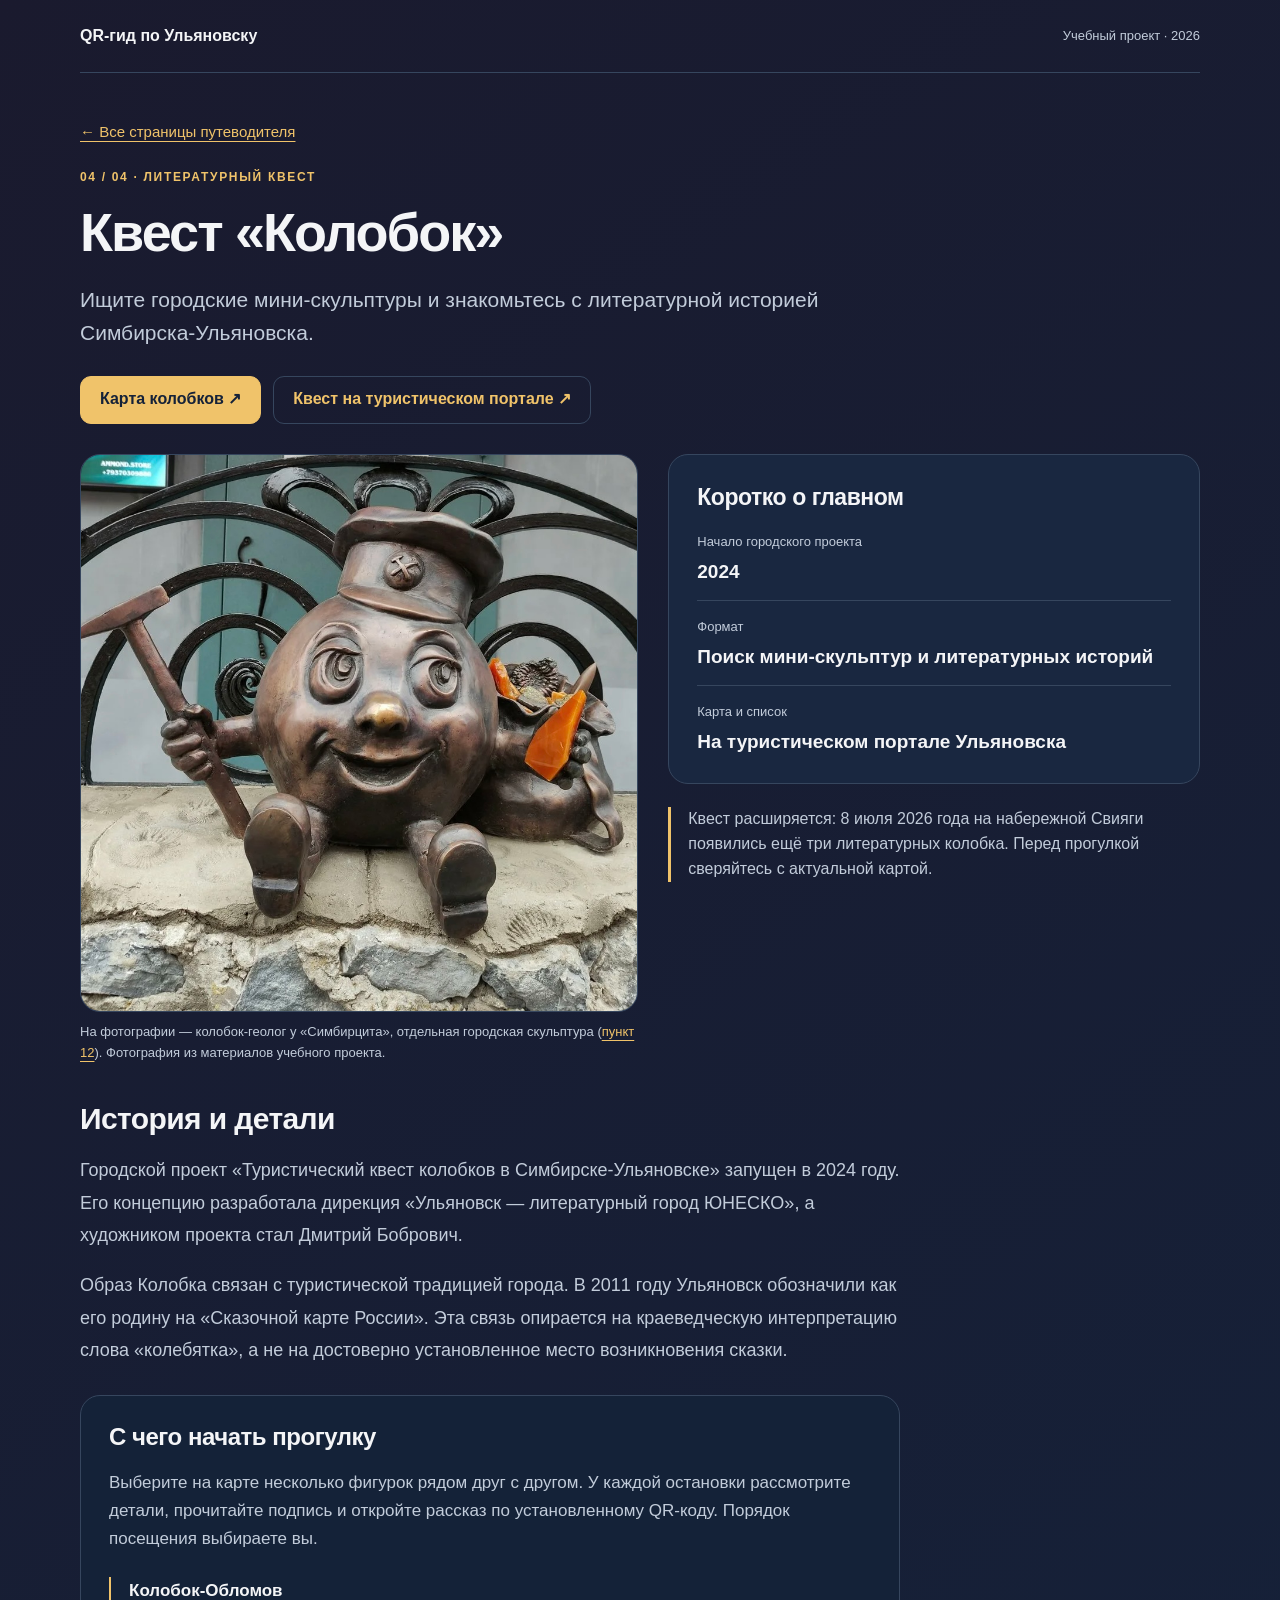
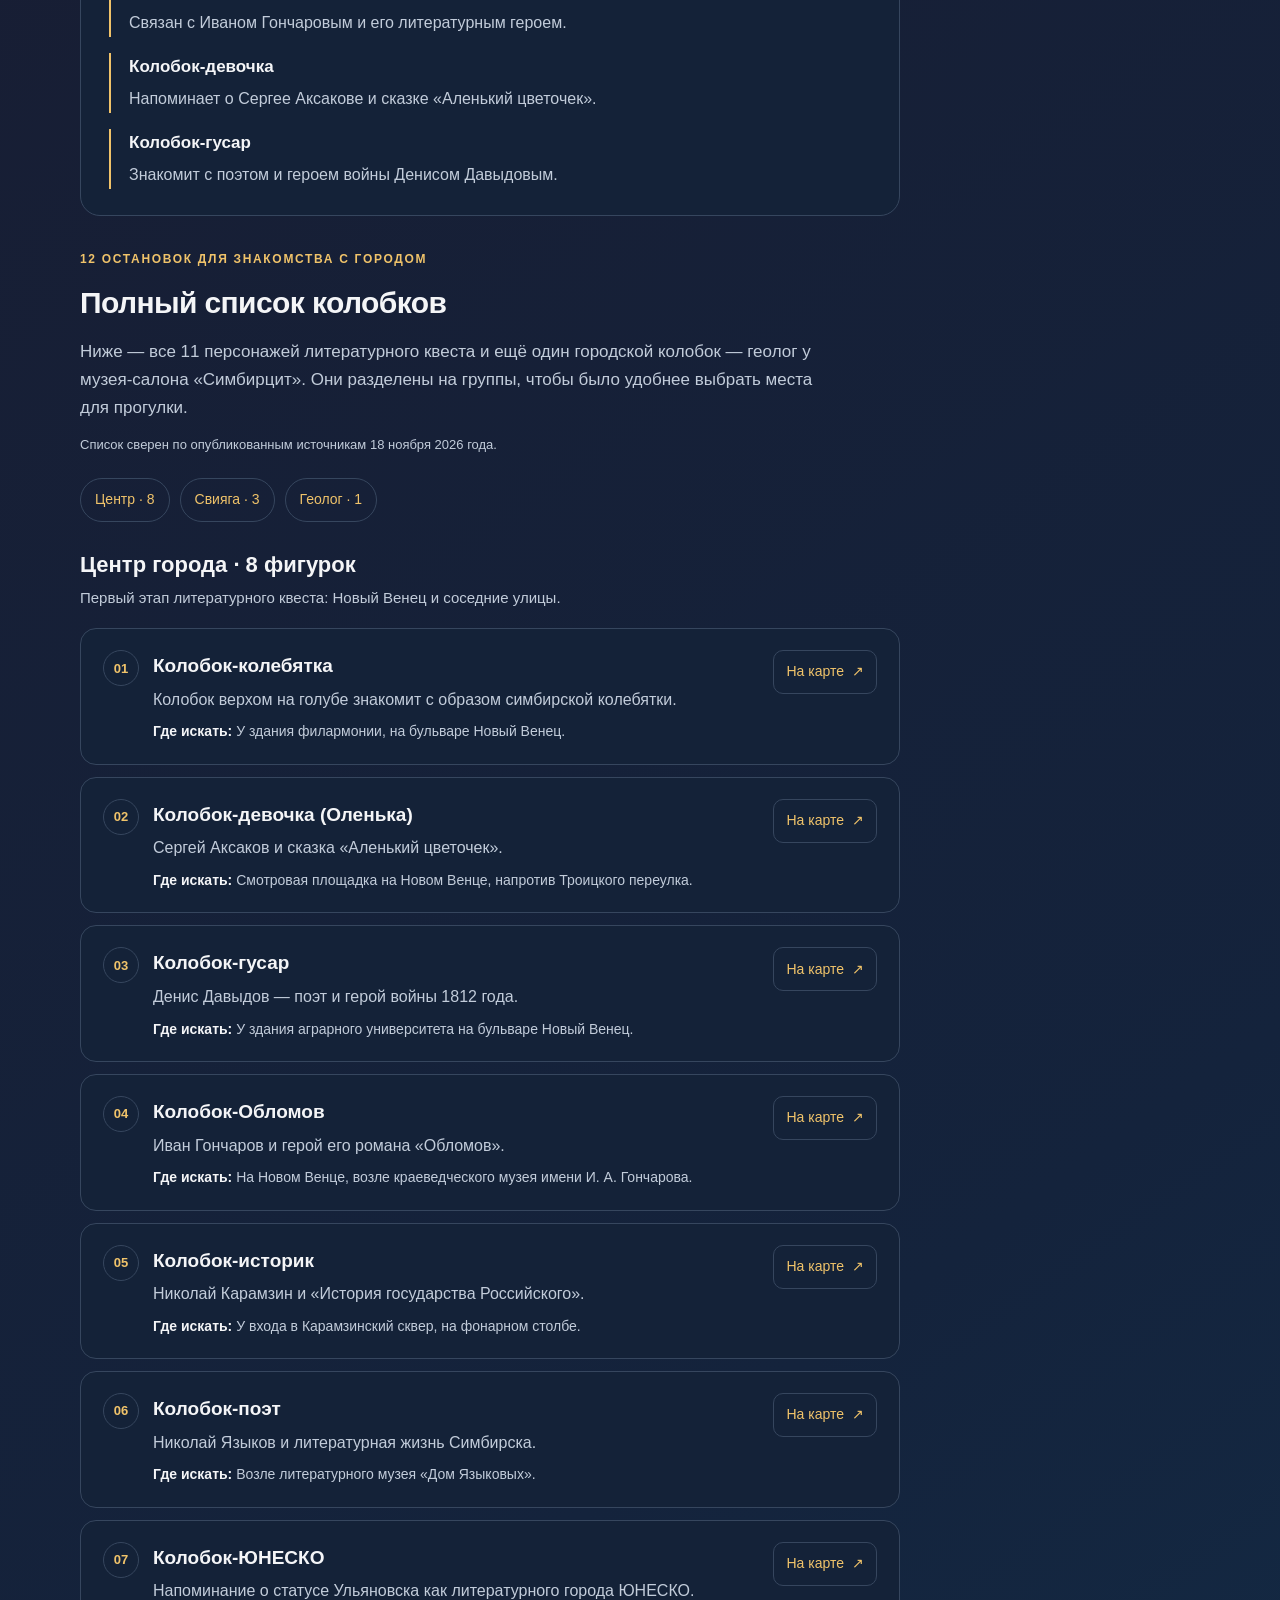
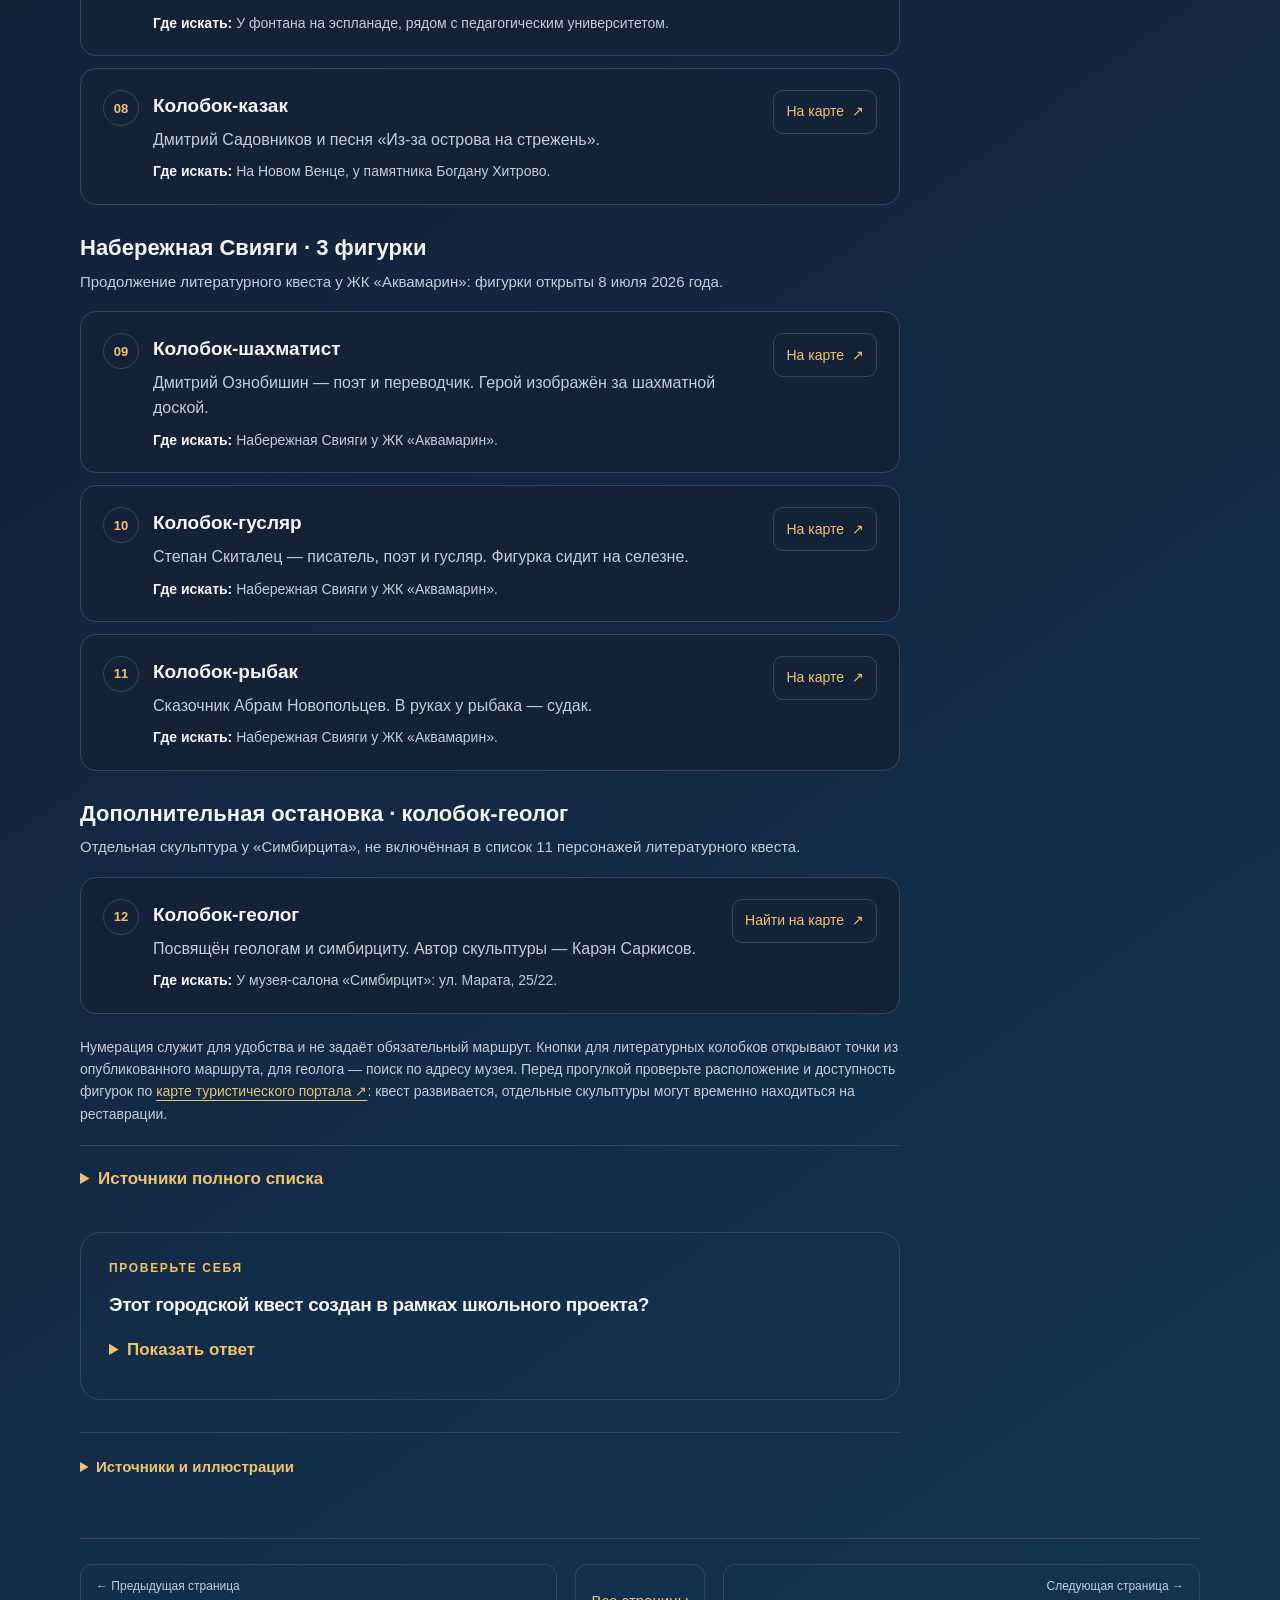
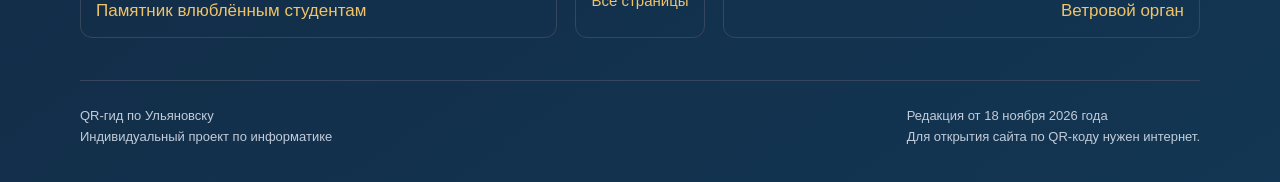
==== commit dddfee82: "add list of 12 koloboks" ====
--- a/kolobok.html
+++ b/kolobok.html
@@ -8,6 +8,54 @@
 <meta name="theme-color" content="#111b30">
 <link rel="canonical" href="https://angelina-perepelkina.github.io/qr/kolobok.html">
 <link rel="stylesheet" href="style.css?v=20261118">
+<style>
+/* Additions scoped to the Kolobok list; the shared style.css is unchanged. */
+.koloboks{margin:34px 0 30px;scroll-margin-top:24px}
+.koloboks .list-intro{color:var(--muted);font-size:17px;line-height:1.65;max-width:760px}
+.koloboks .list-meta{color:var(--muted);font-size:13px;margin-top:-6px}
+.koloboks .list-jumps{display:flex;flex-wrap:wrap;gap:10px;margin:22px 0 28px}
+.koloboks .list-jumps a{display:inline-flex;align-items:center;min-height:44px;padding:8px 14px;
+border:1px solid var(--line);border-radius:999px;font-size:14px;text-decoration:none;line-height:1.4}
+.koloboks .list-jumps a:hover{border-color:var(--accent)}
+.koloboks .list-group{margin-top:28px;scroll-margin-top:24px}
+.koloboks .list-group h3{font-size:22px;margin:0 0 7px;line-height:1.35}
+.koloboks .group-caption{color:var(--muted);font-size:15px;margin-bottom:17px}
+.koloboks .kolobok-list{list-style:none;padding:0;margin:0;display:grid;gap:12px}
+.koloboks .kolobok-item{display:grid;grid-template-columns:36px minmax(0,1fr) auto;gap:14px;
+align-items:start;padding:21px 22px;border:1px solid var(--line);
+border-radius:16px;background:var(--panel-soft);scroll-margin-top:24px}
+.koloboks .item-num{display:flex;align-items:center;justify-content:center;width:36px;height:36px;
+border:1px solid var(--line);border-radius:50%;color:var(--accent);font-size:13px;font-weight:750}
+.koloboks .item-copy{min-width:0}
+.koloboks .item-copy h4{font-size:19px;line-height:1.4;margin:3px 0 7px;overflow-wrap:anywhere}
+.koloboks .item-copy p{color:var(--muted);font-size:16px;line-height:1.6;margin:0 0 8px}
+.koloboks .item-copy .item-place{font-size:14px;margin:0}
+.koloboks .item-place b{color:var(--text);font-weight:600}
+.koloboks .item-map{display:inline-flex;align-items:center;justify-content:center;gap:8px;
+min-height:44px;padding:9px 12px;border:1px solid var(--line);border-radius:10px;
+text-decoration:none;font-size:14px;line-height:1.4;white-space:nowrap}
+.koloboks .item-map:hover{border-color:var(--accent);text-decoration:underline}
+.koloboks .list-caution{font-size:14px;color:var(--muted);line-height:1.6;margin:22px 0 0}
+.koloboks .list-references{margin-top:20px;padding-top:12px;border-top:1px solid var(--line)}
+.koloboks .list-references ul{padding-left:20px;margin:10px 0 0;font-size:14px}
+.koloboks .list-references li{margin-bottom:9px}
+.koloboks .list-references a{overflow-wrap:anywhere}
+@media(max-width:600px){
+.koloboks .kolobok-item{grid-template-columns:30px minmax(0,1fr);gap:11px;padding:17px 16px}
+.koloboks .item-num{width:30px;height:30px;font-size:12px}
+.koloboks .item-copy h4{font-size:18px;margin-top:2px}
+.koloboks .item-map{grid-column:2;justify-self:start}
+.koloboks .item-copy p{font-size:16px}
+.koloboks .item-copy .item-place{font-size:14px}
+.koloboks .list-group h3{font-size:21px}
+}
+@media print{
+.koloboks .list-jumps,.koloboks .item-map{display:none}
+.koloboks .kolobok-item{break-inside:avoid;grid-template-columns:30px minmax(0,1fr);
+padding:12px;gap:12px}
+.koloboks .list-group h3{break-after:avoid}
+}
+</style>
 </head>
 <body>
 <a class="skip" href="#main">Перейти к содержанию</a>
@@ -16,9 +64,127 @@
 <main id="main"><a class="back" href="index.html">← Все страницы путеводителя</a>
 <header><p class="kicker">04 / 04 · Литературный квест</p><h1>Квест «Колобок»</h1><p class="lead">Ищите городские мини-скульптуры и знакомьтесь с литературной историей Симбирска-Ульяновска.</p></header>
 <div class="actions"><a class="button" href="https://ulyanovsk.travel/map-kolobok.php" target="_blank" rel="noopener noreferrer">Карта колобков ↗</a><a class="button secondary" href="https://ulyanovsk.travel/catalog.php?category=kolobok" target="_blank" rel="noopener noreferrer">Квест на туристическом портале ↗</a></div>
-<section class="overview" aria-label="Фотография и основные сведения"><figure><img class="photo" src="img/kolobok.jpg" alt="Бронзовая фигурка Колобка с геологическим молотком и образцами минералов" width="800" height="800"><figcaption>Фотография из материалов учебного проекта.</figcaption></figure><div><section class="facts"><h2>Коротко о главном</h2><dl><div class="fact"><dt>Начало городского проекта</dt><dd>2024</dd></div><div class="fact"><dt>Формат</dt><dd>Поиск мини-скульптур и литературных историй</dd></div><div class="fact"><dt>Карта и список</dt><dd>На туристическом портале Ульяновска</dd></div></dl></section><p class="notice">Квест расширяется: 8 июля 2026 года на набережной Свияги появились ещё три литературных колобка. Перед прогулкой сверяйтесь с актуальной картой.</p></div></section>
+<section class="overview" aria-label="Фотография и основные сведения"><figure><img class="photo" src="img/kolobok.jpg" alt="Бронзовая фигурка Колобка с геологическим молотком и образцами минералов" width="800" height="800"><figcaption>На фотографии — колобок-геолог у «Симбирцита», отдельная городская скульптура (<a href="#kolobok-geolog">пункт 12</a>). Фотография из материалов учебного проекта.</figcaption></figure><div><section class="facts"><h2>Коротко о главном</h2><dl><div class="fact"><dt>Начало городского проекта</dt><dd>2024</dd></div><div class="fact"><dt>Формат</dt><dd>Поиск мини-скульптур и литературных историй</dd></div><div class="fact"><dt>Карта и список</dt><dd>На туристическом портале Ульяновска</dd></div></dl></section><p class="notice">Квест расширяется: 8 июля 2026 года на набережной Свияги появились ещё три литературных колобка. Перед прогулкой сверяйтесь с актуальной картой.</p></div></section>
 <div class="reading"><article><h2>История и детали</h2><p>Городской проект «Туристический квест колобков в Симбирске-Ульяновске» запущен в 2024 году. Его концепцию разработала дирекция «Ульяновск — литературный город ЮНЕСКО», а художником проекта стал Дмитрий Бобрович.</p><p>Образ Колобка связан с туристической традицией города. В 2011 году Ульяновск обозначили как его родину на «Сказочной карте России». Эта связь опирается на краеведческую интерпретацию слова «колебятка», а не на достоверно установленное место возникновения сказки.</p></article>
 <section class="look"><h2>С чего начать прогулку</h2><p>Выберите на карте несколько фигурок рядом друг с другом. У каждой остановки рассмотрите детали, прочитайте подпись и откройте рассказ по установленному QR-коду. Порядок посещения выбираете вы.</p><ul class="examples"><li><b>Колобок-Обломов</b><span>Связан с Иваном Гончаровым и его литературным героем.</span></li><li><b>Колобок-девочка</b><span>Напоминает о Сергее Аксакове и сказке «Аленький цветочек».</span></li><li><b>Колобок-гусар</b><span>Знакомит с поэтом и героем войны Денисом Давыдовым.</span></li></ul></section>
+<section class="koloboks" id="all-kolobki" aria-labelledby="all-kolobki-title">
+<p class="kicker">12 остановок для знакомства с городом</p>
+<h2 id="all-kolobki-title">Полный список колобков</h2>
+<p class="list-intro">Ниже — все 11 персонажей литературного квеста и ещё один городской колобок — геолог у музея-салона «Симбирцит». Они разделены на группы, чтобы было удобнее выбрать места для прогулки.</p>
+<p class="list-meta">Список сверен по опубликованным источникам 18 ноября 2026 года.</p>
+<nav class="list-jumps" aria-label="Разделы списка колобков">
+<a href="#kolobki-centre">Центр · 8</a><a href="#kolobki-sviyaga">Свияга · 3</a><a href="#kolobki-extra">Геолог · 1</a>
+</nav>
+<section class="list-group" id="kolobki-centre" aria-labelledby="kolobki-centre-title">
+<h3 id="kolobki-centre-title">Центр города · 8 фигурок</h3>
+<p class="group-caption">Первый этап литературного квеста: Новый Венец и соседние улицы.</p>
+<ol class="kolobok-list" start="1" role="list">
+<li class="kolobok-item" id="kolobok-kolebyatka">
+<span class="item-num" aria-hidden="true">01</span>
+<div class="item-copy"><h4>Колобок-колебятка</h4>
+<p>Колобок верхом на голубе знакомит с образом симбирской колебятки.</p>
+<p class="item-place"><b>Где искать:</b> У здания филармонии, на бульваре Новый Венец.</p></div>
+<a class="item-map" href="https://yandex.ru/maps/?ll=48.404770%2C54.313240&amp;z=18&amp;pt=48.404770%2C54.313240%2Cpm2rdm" target="_blank" rel="noopener noreferrer" aria-label="Колобок-колебятка: на карте (откроется новая вкладка)">На карте <span aria-hidden="true">↗</span></a>
+</li>
+<li class="kolobok-item" id="kolobok-olenka">
+<span class="item-num" aria-hidden="true">02</span>
+<div class="item-copy"><h4>Колобок-девочка (Оленька)</h4>
+<p>Сергей Аксаков и сказка «Аленький цветочек».</p>
+<p class="item-place"><b>Где искать:</b> Смотровая площадка на Новом Венце, напротив Троицкого переулка.</p></div>
+<a class="item-map" href="https://yandex.ru/maps/?ll=48.406300%2C54.314408&amp;z=18&amp;pt=48.406300%2C54.314408%2Cpm2rdm" target="_blank" rel="noopener noreferrer" aria-label="Колобок-девочка (Оленька): на карте (откроется новая вкладка)">На карте <span aria-hidden="true">↗</span></a>
+</li>
+<li class="kolobok-item" id="kolobok-gusar">
+<span class="item-num" aria-hidden="true">03</span>
+<div class="item-copy"><h4>Колобок-гусар</h4>
+<p>Денис Давыдов — поэт и герой войны 1812 года.</p>
+<p class="item-place"><b>Где искать:</b> У здания аграрного университета на бульваре Новый Венец.</p></div>
+<a class="item-map" href="https://yandex.ru/maps/?ll=48.405540%2C54.314480&amp;z=18&amp;pt=48.405540%2C54.314480%2Cpm2rdm" target="_blank" rel="noopener noreferrer" aria-label="Колобок-гусар: на карте (откроется новая вкладка)">На карте <span aria-hidden="true">↗</span></a>
+</li>
+<li class="kolobok-item" id="kolobok-oblomov">
+<span class="item-num" aria-hidden="true">04</span>
+<div class="item-copy"><h4>Колобок-Обломов</h4>
+<p>Иван Гончаров и герой его романа «Обломов».</p>
+<p class="item-place"><b>Где искать:</b> На Новом Венце, возле краеведческого музея имени И. А. Гончарова.</p></div>
+<a class="item-map" href="https://yandex.ru/maps/?ll=48.406518%2C54.315245&amp;z=18&amp;pt=48.406518%2C54.315245%2Cpm2rdm" target="_blank" rel="noopener noreferrer" aria-label="Колобок-Обломов: на карте (откроется новая вкладка)">На карте <span aria-hidden="true">↗</span></a>
+</li>
+<li class="kolobok-item" id="kolobok-istorik">
+<span class="item-num" aria-hidden="true">05</span>
+<div class="item-copy"><h4>Колобок-историк</h4>
+<p>Николай Карамзин и «История государства Российского».</p>
+<p class="item-place"><b>Где искать:</b> У входа в Карамзинский сквер, на фонарном столбе.</p></div>
+<a class="item-map" href="https://yandex.ru/maps/?ll=48.402550%2C54.316784&amp;z=18&amp;pt=48.402550%2C54.316784%2Cpm2rdm" target="_blank" rel="noopener noreferrer" aria-label="Колобок-историк: на карте (откроется новая вкладка)">На карте <span aria-hidden="true">↗</span></a>
+</li>
+<li class="kolobok-item" id="kolobok-poet">
+<span class="item-num" aria-hidden="true">06</span>
+<div class="item-copy"><h4>Колобок-поэт</h4>
+<p>Николай Языков и литературная жизнь Симбирска.</p>
+<p class="item-place"><b>Где искать:</b> Возле литературного музея «Дом Языковых».</p></div>
+<a class="item-map" href="https://yandex.ru/maps/?ll=48.403304%2C54.318133&amp;z=18&amp;pt=48.403304%2C54.318133%2Cpm2rdm" target="_blank" rel="noopener noreferrer" aria-label="Колобок-поэт: на карте (откроется новая вкладка)">На карте <span aria-hidden="true">↗</span></a>
+</li>
+<li class="kolobok-item" id="kolobok-unesco">
+<span class="item-num" aria-hidden="true">07</span>
+<div class="item-copy"><h4>Колобок-ЮНЕСКО</h4>
+<p>Напоминание о статусе Ульяновска как литературного города ЮНЕСКО.</p>
+<p class="item-place"><b>Где искать:</b> У фонтана на эспланаде, рядом с педагогическим университетом.</p></div>
+<a class="item-map" href="https://yandex.ru/maps/?ll=48.408209%2C54.317262&amp;z=18&amp;pt=48.408209%2C54.317262%2Cpm2rdm" target="_blank" rel="noopener noreferrer" aria-label="Колобок-ЮНЕСКО: на карте (откроется новая вкладка)">На карте <span aria-hidden="true">↗</span></a>
+</li>
+<li class="kolobok-item" id="kolobok-kazak">
+<span class="item-num" aria-hidden="true">08</span>
+<div class="item-copy"><h4>Колобок-казак</h4>
+<p>Дмитрий Садовников и песня «Из-за острова на стрежень».</p>
+<p class="item-place"><b>Где искать:</b> На Новом Венце, у памятника Богдану Хитрово.</p></div>
+<a class="item-map" href="https://yandex.ru/maps/?ll=48.407933%2C54.318848&amp;z=18&amp;pt=48.407933%2C54.318848%2Cpm2rdm" target="_blank" rel="noopener noreferrer" aria-label="Колобок-казак: на карте (откроется новая вкладка)">На карте <span aria-hidden="true">↗</span></a>
+</li>
+</ol></section>
+<section class="list-group" id="kolobki-sviyaga" aria-labelledby="kolobki-sviyaga-title">
+<h3 id="kolobki-sviyaga-title">Набережная Свияги · 3 фигурки</h3>
+<p class="group-caption">Продолжение литературного квеста у ЖК «Аквамарин»: фигурки открыты 8 июля 2026 года.</p>
+<ol class="kolobok-list" start="9" role="list">
+<li class="kolobok-item" id="kolobok-shakhmatist">
+<span class="item-num" aria-hidden="true">09</span>
+<div class="item-copy"><h4>Колобок-шахматист</h4>
+<p>Дмитрий Ознобишин — поэт и переводчик. Герой изображён за шахматной доской.</p>
+<p class="item-place"><b>Где искать:</b> Набережная Свияги у ЖК «Аквамарин».</p></div>
+<a class="item-map" href="https://yandex.ru/maps/?ll=48.360056%2C54.311323&amp;z=18&amp;pt=48.360056%2C54.311323%2Cpm2rdm" target="_blank" rel="noopener noreferrer" aria-label="Колобок-шахматист: на карте (откроется новая вкладка)">На карте <span aria-hidden="true">↗</span></a>
+</li>
+<li class="kolobok-item" id="kolobok-guslyar">
+<span class="item-num" aria-hidden="true">10</span>
+<div class="item-copy"><h4>Колобок-гусляр</h4>
+<p>Степан Скиталец — писатель, поэт и гусляр. Фигурка сидит на селезне.</p>
+<p class="item-place"><b>Где искать:</b> Набережная Свияги у ЖК «Аквамарин».</p></div>
+<a class="item-map" href="https://yandex.ru/maps/?ll=48.362093%2C54.312007&amp;z=18&amp;pt=48.362093%2C54.312007%2Cpm2rdm" target="_blank" rel="noopener noreferrer" aria-label="Колобок-гусляр: на карте (откроется новая вкладка)">На карте <span aria-hidden="true">↗</span></a>
+</li>
+<li class="kolobok-item" id="kolobok-rybak">
+<span class="item-num" aria-hidden="true">11</span>
+<div class="item-copy"><h4>Колобок-рыбак</h4>
+<p>Сказочник Абрам Новопольцев. В руках у рыбака — судак.</p>
+<p class="item-place"><b>Где искать:</b> Набережная Свияги у ЖК «Аквамарин».</p></div>
+<a class="item-map" href="https://yandex.ru/maps/?ll=48.362550%2C54.312243&amp;z=18&amp;pt=48.362550%2C54.312243%2Cpm2rdm" target="_blank" rel="noopener noreferrer" aria-label="Колобок-рыбак: на карте (откроется новая вкладка)">На карте <span aria-hidden="true">↗</span></a>
+</li>
+</ol></section>
+<section class="list-group" id="kolobki-extra" aria-labelledby="kolobki-extra-title">
+<h3 id="kolobki-extra-title">Дополнительная остановка · колобок-геолог</h3>
+<p class="group-caption">Отдельная скульптура у «Симбирцита», не включённая в список 11 персонажей литературного квеста.</p>
+<ol class="kolobok-list" start="12" role="list">
+<li class="kolobok-item" id="kolobok-geolog">
+<span class="item-num" aria-hidden="true">12</span>
+<div class="item-copy"><h4>Колобок-геолог</h4>
+<p>Посвящён геологам и симбирциту. Автор скульптуры — Карэн Саркисов.</p>
+<p class="item-place"><b>Где искать:</b> У музея-салона «Симбирцит»: ул. Марата, 25/22.</p></div>
+<a class="item-map" href="https://yandex.ru/maps/?text=%D0%A3%D0%BB%D1%8C%D1%8F%D0%BD%D0%BE%D0%B2%D1%81%D0%BA+%D0%9A%D0%BE%D0%BB%D0%BE%D0%B1%D0%BE%D0%BA-%D0%B3%D0%B5%D0%BE%D0%BB%D0%BE%D0%B3+%D0%BC%D1%83%D0%B7%D0%B5%D0%B9-%D1%81%D0%B0%D0%BB%D0%BE%D0%BD+%D0%A1%D0%B8%D0%BC%D0%B1%D0%B8%D1%80%D1%86%D0%B8%D1%82+%D1%83%D0%BB%D0%B8%D1%86%D0%B0+%D0%9C%D0%B0%D1%80%D0%B0%D1%82%D0%B0+25%2F22" target="_blank" rel="noopener noreferrer" aria-label="Колобок-геолог: найти на карте (откроется новая вкладка)">Найти на карте <span aria-hidden="true">↗</span></a>
+</li>
+</ol></section>
+<p class="list-caution">Нумерация служит для удобства и не задаёт обязательный маршрут. Кнопки для литературных колобков открывают точки из опубликованного маршрута, для геолога — поиск по адресу музея. Перед прогулкой проверьте расположение и доступность фигурок по <a href="https://ulyanovsk.travel/map-kolobok.php" target="_blank" rel="noopener noreferrer">карте туристического портала ↗</a>: квест развивается, отдельные скульптуры могут временно находиться на реставрации.</p>
+<details class="list-references"><summary>Источники полного списка</summary>
+<ul>
+<li id="list-source-directorate-count"><a href="https://ulcreat.mukcbs.org/ru/news/v-ulyanovske-povredili-skulpturu-kolobka-istorika" target="_blank" rel="noopener noreferrer">Дирекция «Ульяновск — литературный город ЮНЕСКО»: состав квеста — 11 фигурок ↗</a> <span>(24.08.2026)</span></li>
+<li id="list-source-route"><a href="https://nashural.ru/mobilnoe-prilozhenie-kuda/marshruty/kolobki-literaturnye-gidy-po-ulyanovsku-simbirsku/" target="_blank" rel="noopener noreferrer">«Наш Урал»: маршрут, подготовленный совместно с дирекцией проекта; названия и координаты ↗</a> <span>(22.09.2026)</span></li>
+<li id="list-source-first-eight"><a href="https://ulpravda.ru/rubrics/nash-krai/taina-kolobkov-raskryta-karta-turisticheskogo-kvesta-stala-dostupna" target="_blank" rel="noopener noreferrer">«Ульяновская правда»: восемь первых персонажей и ориентиры ↗</a> <span>(05.09.2024)</span></li>
+<li id="list-source-ulstu"><a href="https://ulstu.ru/news/18119/" target="_blank" rel="noopener noreferrer">УлГТУ: прогулка по маршруту; ориентиры для Обломова, казака и колобка-ЮНЕСКО ↗</a> <span>(23.09.2026)</span></li>
+<li id="list-source-new-three"><a href="https://www.ulcreat.mukcbs.org/ru/calendar-event-archive/month/2026-07" target="_blank" rel="noopener noreferrer">Дирекция проекта: новые персонажи на Свияге и их литературные прототипы ↗</a> <span>(июль 2026)</span></li>
+<li id="list-source-ammond"><a href="https://www.ammond.store/blog-list.php?ID=35336" target="_blank" rel="noopener noreferrer">«АММОНД»: колобок-геолог, автор и адрес установки ↗</a> <span>(01.08.2025)</span></li>
+</ul></details>
+</section>
 <section class="quiz"><p class="kicker">Проверьте себя</p><h2 class="question">Этот городской квест создан в рамках школьного проекта?</h2><details><summary>Показать ответ</summary><p>Нет. Городской квест — самостоятельный проект. Школьный QR-гид рассказывает о нём и помогает перейти к официальной карте.</p></details></section>
 <section class="sources"><details><summary>Источники и иллюстрации</summary><ul><li><a href="https://ulcreat.mukcbs.org/ru/news/tri-novyh-literaturnyh-kolobka-poyavilis-v-ulyanovske" target="_blank" rel="noopener noreferrer">«Ульяновск — литературный город ЮНЕСКО» — развитие квеста, 10.07.2026 ↗</a></li><li><a href="https://2.mukcbs.org/news/v-nashem-gorode-poselilis-kolobki" target="_blank" rel="noopener noreferrer">Библиотека № 2 имени Н. Г. Зырина — литературные колобки ↗</a></li><li><a href="https://ulyanovsk.travel/map-kolobok.php" target="_blank" rel="noopener noreferrer">Туристическо-информационный портал Ульяновска — карта колобков ↗</a></li></ul><p>Редакция текста: 18.11.2026. Иллюстрация сохранена из исходных материалов проекта; имя фотографа в них не указано.</p></details></section></div>
 <nav class="pager" aria-label="Переход между страницами"><a href="pamyatnik-studentam.html"><small>← Предыдущая страница</small>Памятник влюблённым студентам</a><a class="all" href="index.html">Все страницы</a><a class="next" href="vetrovoy-organ.html"><small>Следующая страница →</small>Ветровой орган</a></nav>
